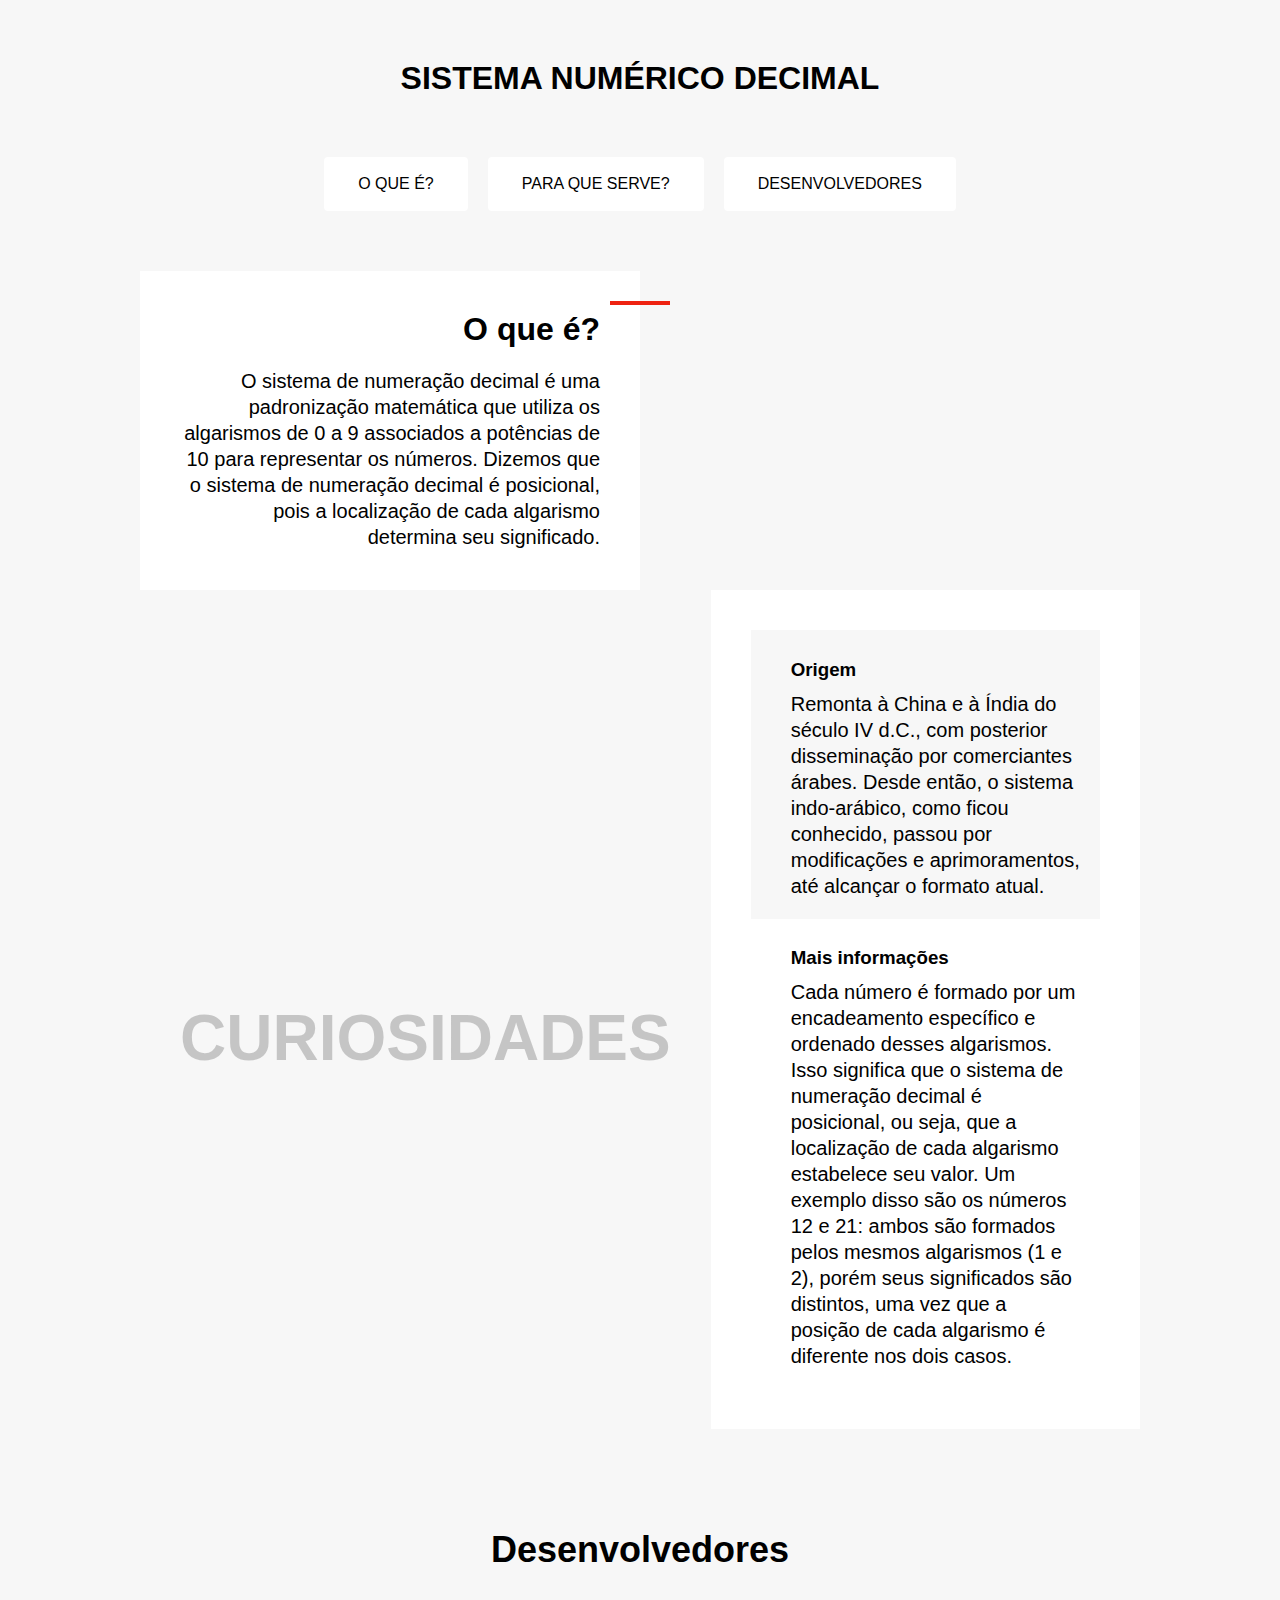
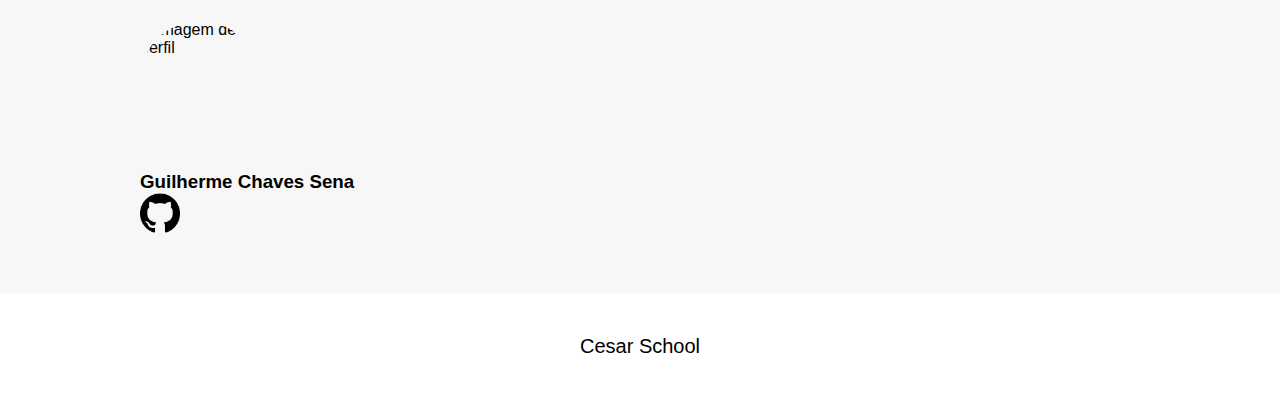
==== index.html @ 3791e87b "atualização dos textos" ====
<!DOCTYPE html>
<html>

<head>
  <meta charset="UTF-8">
  <title>Sistema decimal</title>
  <link rel="stylesheet" href="./style.css">
</head>

<body>
  <header class="header">
    <h1 id="titulo">SISTEMA NUMÉRICO DECIMAL</h1>
    
    <nav aria-label="primária">
      <ul class="menu">
        <li><a href="/">O que é?</a></li>
        <li><a href="./para-que-serve.html">Para que serve?</a></li>
        <li><a href="#desenvolvedores">Desenvolvedores</a></li>
      </ul>
    </nav>
  </header>

  <main>
    <article class="conteudo">
      <div class="introducao" aria-labelledby="label-introducao">
        <h1 id="label-introducao">O que é?</h1>
        <p>O sistema de numeração decimal é uma padronização matemática que utiliza os algarismos de 0 a 9 associados a potências de 10 para representar os números. Dizemos que o sistema de numeração decimal é posicional, pois a localização de cada algarismo determina seu significado.</p>
        <!-- <a class="botao" href="/">Ver Mais</a> -->
      </div>
    </article>

    <article class="conteudo" aria-labelledby="label-vantagens">

      <h2 class="subtitulo" id="label-vantagens">Curiosidades </h2>
      
      <ul class="vantagens">
        <li class="vantagens-item">
          <img src="./img/eletrica.svg" alt="">
          <h3>Origem</h3>
          <p>Remonta à China e à Índia do século IV d.C., com posterior disseminação por comerciantes árabes. Desde então, o sistema indo-arábico, como ficou conhecido, passou por modificações e aprimoramentos, até alcançar o formato atual.</p>
        </li>
        <li class="vantagens-item">
          <img src="./img/velocidade.svg" alt="">
          <h3>Mais informações</h3>
          <p>Cada número é formado por um encadeamento específico e ordenado desses algarismos. Isso significa que o sistema de numeração decimal é posicional, ou seja, que a localização de cada algarismo estabelece seu valor. Um exemplo disso são os números 12 e 21: ambos são formados pelos mesmos algarismos (1 e 2), porém seus significados são distintos, uma vez que a posição de cada algarismo é diferente nos dois casos.</p>
        </li>
      </ul>
    </article>

    <!-- Espaço para os desenvolvedores -->
    <section id="desenvolvedores">
      <h2>Desenvolvedores</h2>
      <div class="desenvolvedor">
        <img src="img/bicicleta.jpg" alt="Imagem de perfil" class="imagem-arredondada">
        <h3>Guilherme Chaves Sena</h3>
        <a href="link_para_github1"><img class="logogit" src="img/gitlogo.png" alt="Ícone do GitHub"></a>
      </div>
      <!-- Repita este bloco para os outros desenvolvedores -->
    </section>

  </main>

  <footer class="rodape">
    <p>Cesar School</p>
  </footer>
</body>

</html>
---- style.css ----
body {
  font-family: Arial, Helvetica, sans-serif;
  margin: 0px;
  background: #f7f7f7;
  display: grid;
  gap: 60px;
  justify-items: center;
  margin-top: 60px;
}

img {
  max-width: 100%;
  display: block;
}

a {
  text-decoration: none;
}

ul {
  list-style: none;
  margin: 0px;
  padding: 0px;
}

p,
h1,
h2,
h3 {
  margin: 0px;
}

p {
  font-size: 1.25rem;
  line-height: 1.3;
}

h1 {}

.header {
  display: grid;
  justify-items: center;
  gap: 60px;
}

.menu {
  display: flex;
  flex-wrap: wrap;
  gap: 20px;
  justify-content: center;
}

.menu a {
  display: block;
  background: #ffffff;
  padding: 1rem 2rem;
  border-radius: 4px;
  color: #000000;
  text-transform: uppercase;
  border: 2px solid #fff;
}

.menu a:hover {
  border: 2px solid #e21;
}

.conteudo {
  display: grid;
  grid-template-columns: 1fr 1fr;
  max-width: 1000px;
}

.introducao {
  background: #fff;
  padding: 40px;
  text-align: right;
  position: relative;
  display: grid;
  gap: 20px;
  align-content: center;
  justify-items: end;
}

.introducao h1 {
  font-size: 2rem;
}

.introducao::before {
  width: 60px;
  height: 4px;
  background: #e21;
  position: absolute;
  top: 30px;
  right: -30px;
  content: "";
}

.botao {
  background: #e21;
  color: #fff;
  padding: 1rem 2rem;
  border-radius: 4px;
  text-transform: uppercase;
}

.botao:hover {
  background: #900;
}

.subtitulo {
  font-size: 4rem;
  text-transform: uppercase;
  color: rgba(0, 0, 0, 0.2);
  text-align: right;
  padding: 40px;
  align-self: center;
  background-image: url("./img/onda.svg");
}

.vantagens {
  background: #fff;
  padding: 40px;
}

.vantagens-item {
  display: grid;
  grid-template-columns: auto 1fr;
  gap: 10px 20px;
  padding: 20px;
}

.vantagens-item:nth-child(odd) {
  background: #f7f7f7;
}

.vantagens-item:hover {
  border-left: 4px solid #e21;
}

.vantagens-item p {
  grid-column: 2;
}

.rodape {
  background: #fff;
  width: 100%;
  text-align: center;
  padding: 40px;
  box-sizing: border-box;
}

.imagem-arredondada {
  margin-top: 5%;
  border-radius: 50%;
  width: 120px;
  height: 120px;
}

h3 {
  margin-top: 3%;
}

h2 {
  text-align: center;
  margin-top: 10%;
  font-size: 36px;
}

.logogit {
  width: 40px;
  height: 40px;
}
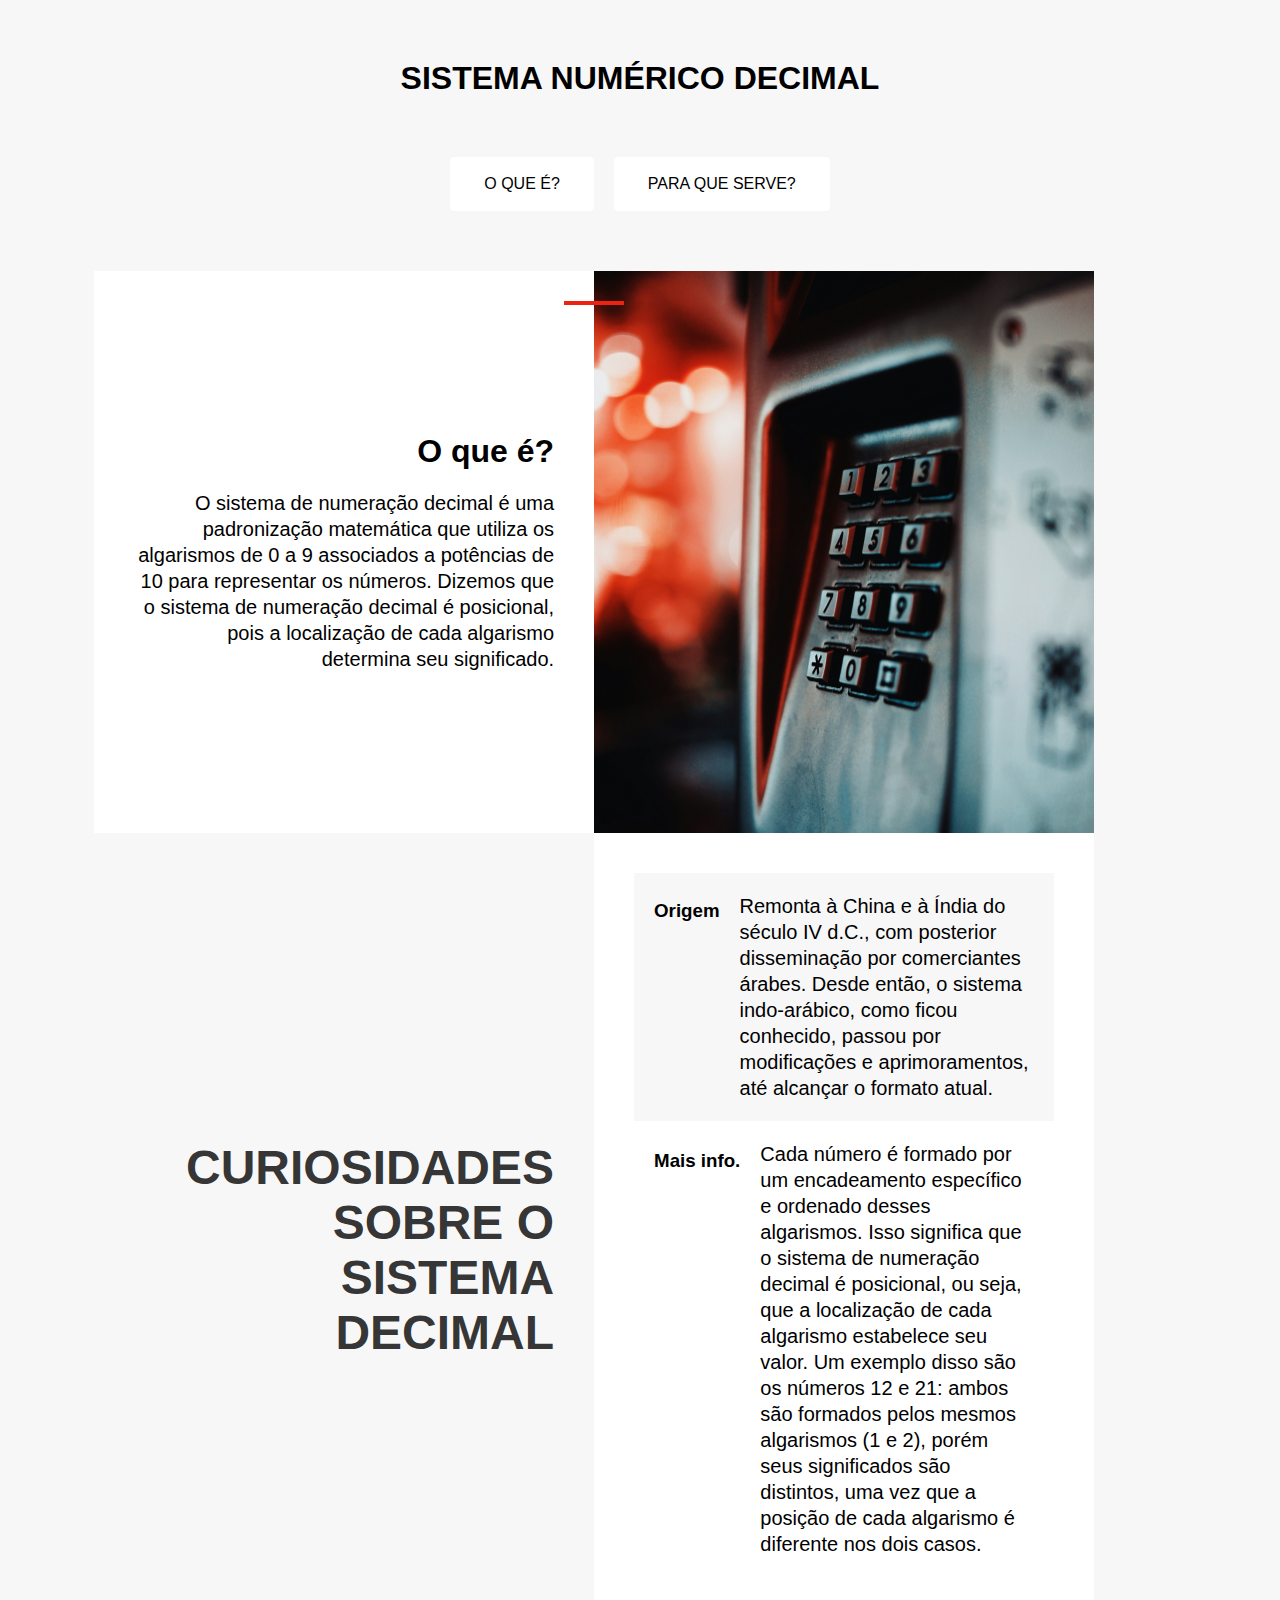
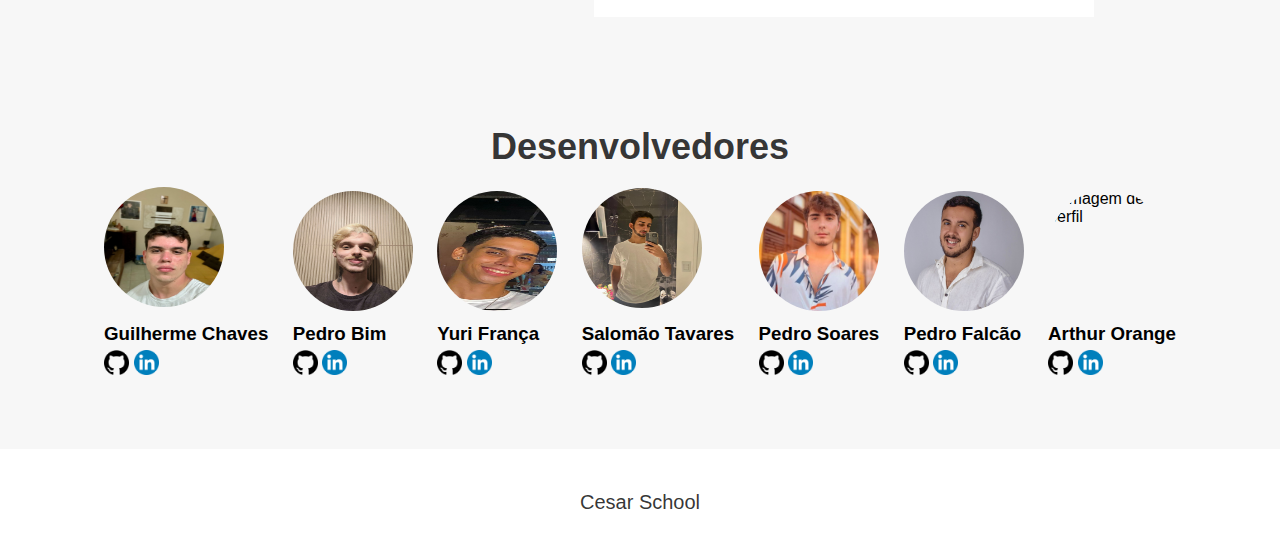
==== commit 949b6ecb: "projeto finalizado" ====
--- a/index.html
+++ b/index.html
@@ -15,7 +15,6 @@
       <ul class="menu">
         <li><a href="/">O que é?</a></li>
         <li><a href="./para-que-serve.html">Para que serve?</a></li>
-        <li><a href="#desenvolvedores">Desenvolvedores</a></li>
       </ul>
     </nav>
   </header>
@@ -27,37 +26,78 @@
         <p>O sistema de numeração decimal é uma padronização matemática que utiliza os algarismos de 0 a 9 associados a potências de 10 para representar os números. Dizemos que o sistema de numeração decimal é posicional, pois a localização de cada algarismo determina seu significado.</p>
         <!-- <a class="botao" href="/">Ver Mais</a> -->
       </div>
+      <img class="numeros" src="./img/numeros.jpg" alt="">
     </article>
-
+    
     <article class="conteudo" aria-labelledby="label-vantagens">
 
-      <h2 class="subtitulo" id="label-vantagens">Curiosidades </h2>
+      <h2 class="subtitulo" id="label-vantagens">Curiosidades sobre o sistema decimal</h2>
       
       <ul class="vantagens">
         <li class="vantagens-item">
-          <img src="./img/eletrica.svg" alt="">
           <h3>Origem</h3>
+
           <p>Remonta à China e à Índia do século IV d.C., com posterior disseminação por comerciantes árabes. Desde então, o sistema indo-arábico, como ficou conhecido, passou por modificações e aprimoramentos, até alcançar o formato atual.</p>
         </li>
+        
         <li class="vantagens-item">
-          <img src="./img/velocidade.svg" alt="">
-          <h3>Mais informações</h3>
+          <h3>Mais info.</h3>
           <p>Cada número é formado por um encadeamento específico e ordenado desses algarismos. Isso significa que o sistema de numeração decimal é posicional, ou seja, que a localização de cada algarismo estabelece seu valor. Um exemplo disso são os números 12 e 21: ambos são formados pelos mesmos algarismos (1 e 2), porém seus significados são distintos, uma vez que a posição de cada algarismo é diferente nos dois casos.</p>
         </li>
       </ul>
     </article>
 
-    <!-- Espaço para os desenvolvedores -->
-    <section id="desenvolvedores">
-      <h2>Desenvolvedores</h2>
-      <div class="desenvolvedor">
-        <img src="img/bicicleta.jpg" alt="Imagem de perfil" class="imagem-arredondada">
-        <h3>Guilherme Chaves Sena</h3>
-        <a href="link_para_github1"><img class="logogit" src="img/gitlogo.png" alt="Ícone do GitHub"></a>
-      </div>
-      <!-- Repita este bloco para os outros desenvolvedores -->
-    </section>
-
+      <section id="desenvolvedores">
+        <h2 id="titulo-desenvolvedores">Desenvolvedores</h2>
+        <div class="desenvolvedor">
+          <img src="./img/foto-guilhermequico.jpg" alt="Imagem de perfil" class="imagem-arredondada">
+          <h3>Guilherme Chaves</h3>
+          <a href="https://github.com/GuiiiChaves"><img class="logogit" src="img/gitlogo.png" alt="Ícone do Linkedin"></a>
+          <a href="https://www.linkedin.com/in/guilherme-chaves-sena-941bb5248/"><img class="logolink" src="img/linkedinlogo.png" alt="Ícone do Linkedin"></a>
+        </div>
+  
+        <div class="desenvolvedor">
+          <img src="./img/foto-pedro.jpg" alt="Imagem de perfil" class="imagem-arredondada">
+          <h3>Pedro Bim</h3>
+          <a href="https://github.com/flea777"><img class="logogit" src="img/gitlogo.png" alt="Ícone do GitHub"></a>
+          <a href="https://www.linkedin.com/in/pedrobimm/"><img class="logolink" src="img/linkedinlogo.png" alt="Ícone do Linkedin"></a>
+        </div>
+  
+        <div class="desenvolvedor">
+          <img src="./img/foto-yuri.jpeg" alt="Imagem de perfil" class="imagem-arredondada">
+          <h3>Yuri França</h3>
+          <a href="https://github.com/yuricsg"><img class="logogit" src="img/gitlogo.png" alt="Ícone do GitHub"></a>
+          <a href="www.linkedin.com/in/yuri-frança1"><img class="logolink" src="img/linkedinlogo.png" alt="Ícone do Linkedin"></a>
+        </div>
+  
+        <div class="desenvolvedor">
+          <img src="./img/foto-salomao.jpeg" alt="Imagem de perfil" class="imagem-arredondada">
+          <h3>Salomão Tavares</h3>
+          <a href="https://github.com/Salomaoft"><img class="logogit" src="img/gitlogo.png" alt="Ícone do GitHub"></a>
+          <a href="https://www.linkedin.com/in/salomao-tavares/"><img class="logolink" src="img/linkedinlogo.png" alt="Ícone do Linkedin"></a>
+        </div>
+  
+        <div class="desenvolvedor">
+          <img src="./img/foto-pedrosoares.jpeg" alt="Imagem de perfil" class="imagem-arredondada">
+          <h3>Pedro Soares</h3>
+          <a href="https://github.com/Pell1503"><img class="logogit" src="img/gitlogo.png" alt="Ícone do GitHub"></a>
+          <a href="https://www.linkedin.com/in/pedro-soares-rangel-1b02512b6?utm_source=share&utm_campaign=share_via&utm_content=profile&utm_medium=ios_app"><img class="logolink" src="img/linkedinlogo.png" alt="Ícone do Linkedin"></a>
+        </div>
+  
+        <div class="desenvolvedor">
+          <img src="./img/foto-pedroanal.jpeg" alt="Imagem de perfil" class="imagem-arredondada">
+          <h3>Pedro Falcão</h3>
+          <a href="https://github.com/pedrofalcaos"><img class="logogit" src="img/gitlogo.png" alt="Ícone do GitHub"></a>
+          <a href="https://www.linkedin.com/in/pedro-falc%C3%A3o-78ab74122/"><img class="logolink" src="img/linkedinlogo.png" alt="Ícone do Linkedin"></a>
+        </div>
+  
+        <div class="desenvolvedor">
+          <img src="/" alt="Imagem de perfil" class="imagem-arredondada">
+          <h3>Arthur Orange</h3>
+          <a href="/"><img class="logogit" src="img/gitlogo.png" alt="Ícone do GitHub"></a>
+          <a href="/"><img class="logolink" src="img/linkedinlogo.png" alt="Ícone do Linkedin"></a>
+        </div>
+      </section>
   </main>
 
   <footer class="rodape">
--- a/style.css
+++ b/style.css
@@ -108,9 +108,9 @@
 }
 
 .subtitulo {
-  font-size: 4rem;
+  font-size: 3rem;
   text-transform: uppercase;
-  color: rgba(0, 0, 0, 0.2);
+  color: rgba(0, 0, 0, 0.8);
   text-align: right;
   padding: 40px;
   align-self: center;
@@ -147,6 +147,7 @@
   text-align: center;
   padding: 40px;
   box-sizing: border-box;
+  color: rgba(0, 0, 0, 0.8);
 }
 
 .imagem-arredondada {
@@ -157,7 +158,7 @@
 }
 
 h3 {
-  margin-top: 3%;
+  margin-top: 10%;
 }
 
 h2 {
@@ -166,7 +167,30 @@
   font-size: 36px;
 }
 
-.logogit {
-  width: 40px;
-  height: 40px;
+.numeros{
+  margin-right: 20%;
+}
+
+
+.desenvolvedor{
+  margin: 10px;
+  display: inline-block;
+}
+
+.logogit,
+.logolink {
+  margin-top: 5px;
+  width: 25px;
+  height: 25px;
+  display: inline-block;
+}
+
+.logogit:hover,
+.logolink:hover {
+  transform: scale(1.1);
+  transition: 1s;
+}
+
+#titulo-desenvolvedores {
+  color: rgba(0, 0, 0, 0.8);
 }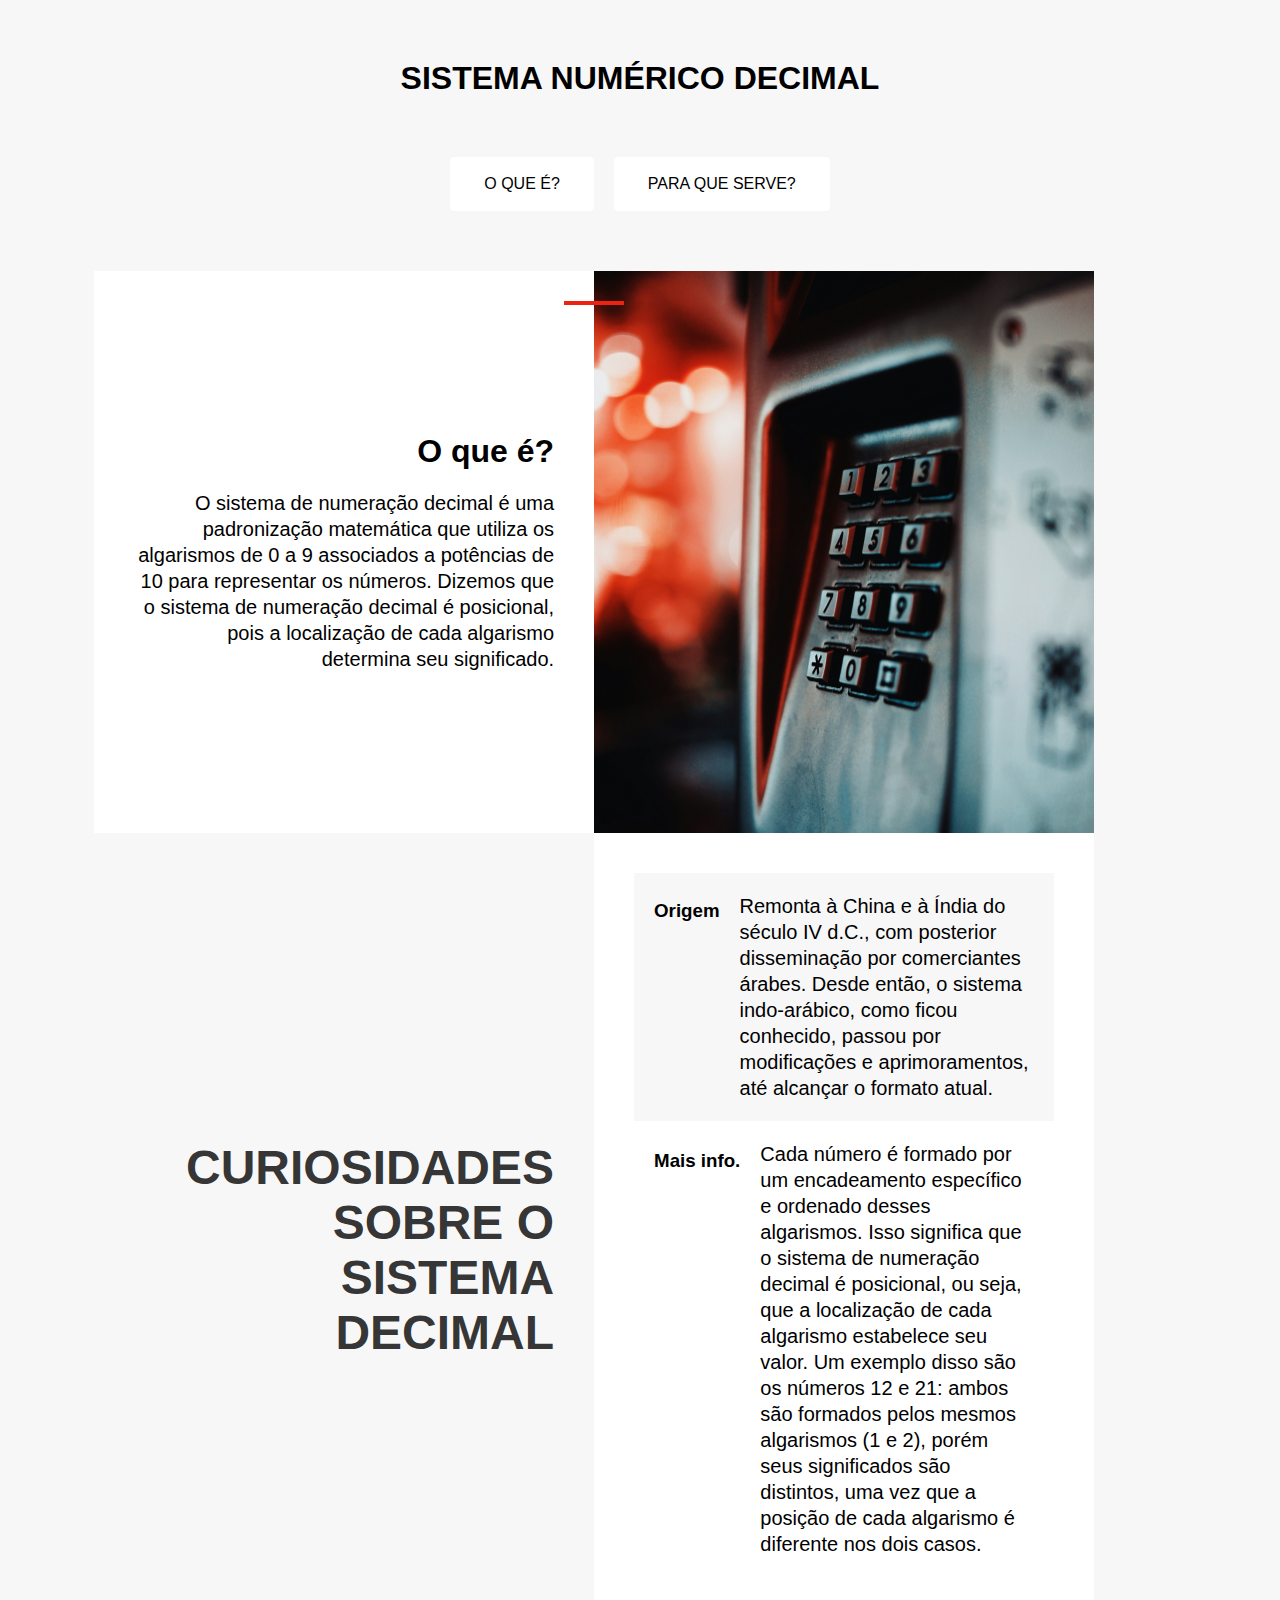
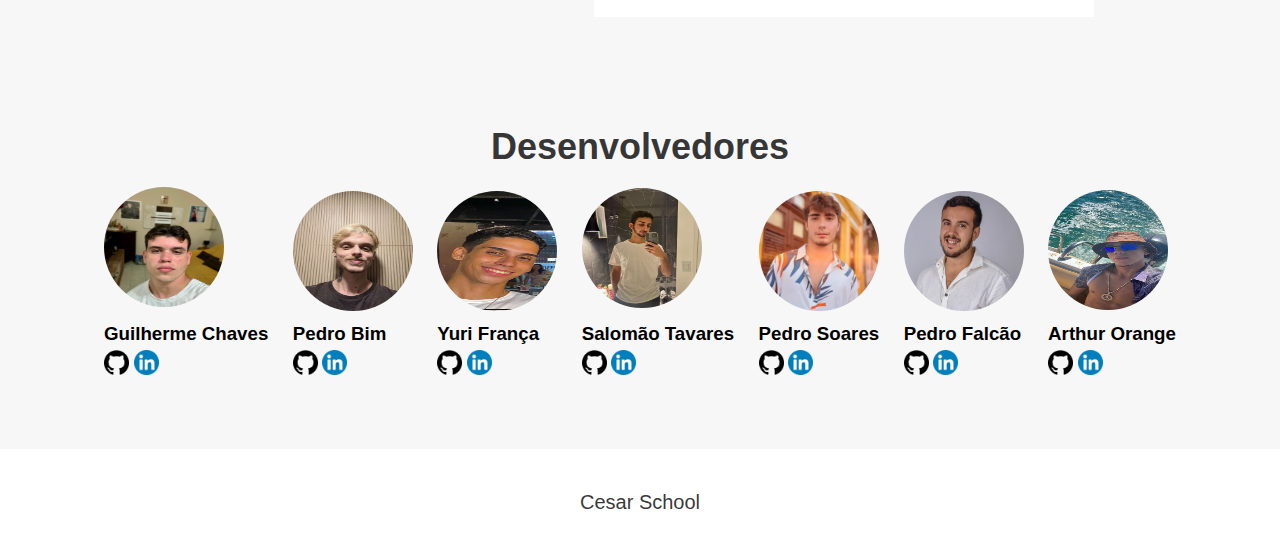
==== commit 21f9e8d1: "foto e links atualizados" ====
--- a/index.html
+++ b/index.html
@@ -92,10 +92,10 @@
         </div>
   
         <div class="desenvolvedor">
-          <img src="/" alt="Imagem de perfil" class="imagem-arredondada">
+          <img src="./img/foto-arthur.jpeg" alt="Imagem de perfil" class="imagem-arredondada">
           <h3>Arthur Orange</h3>
-          <a href="/"><img class="logogit" src="img/gitlogo.png" alt="Ícone do GitHub"></a>
-          <a href="/"><img class="logolink" src="img/linkedinlogo.png" alt="Ícone do Linkedin"></a>
+          <a href="https://github.com/Arthur1734"><img class="logogit" src="img/gitlogo.png" alt="Ícone do GitHub"></a>
+          <a href="https://www.linkedin.com/in/arthur-orange-59a803154/"><img class="logolink" src="img/linkedinlogo.png" alt="Ícone do Linkedin"></a>
         </div>
       </section>
   </main>
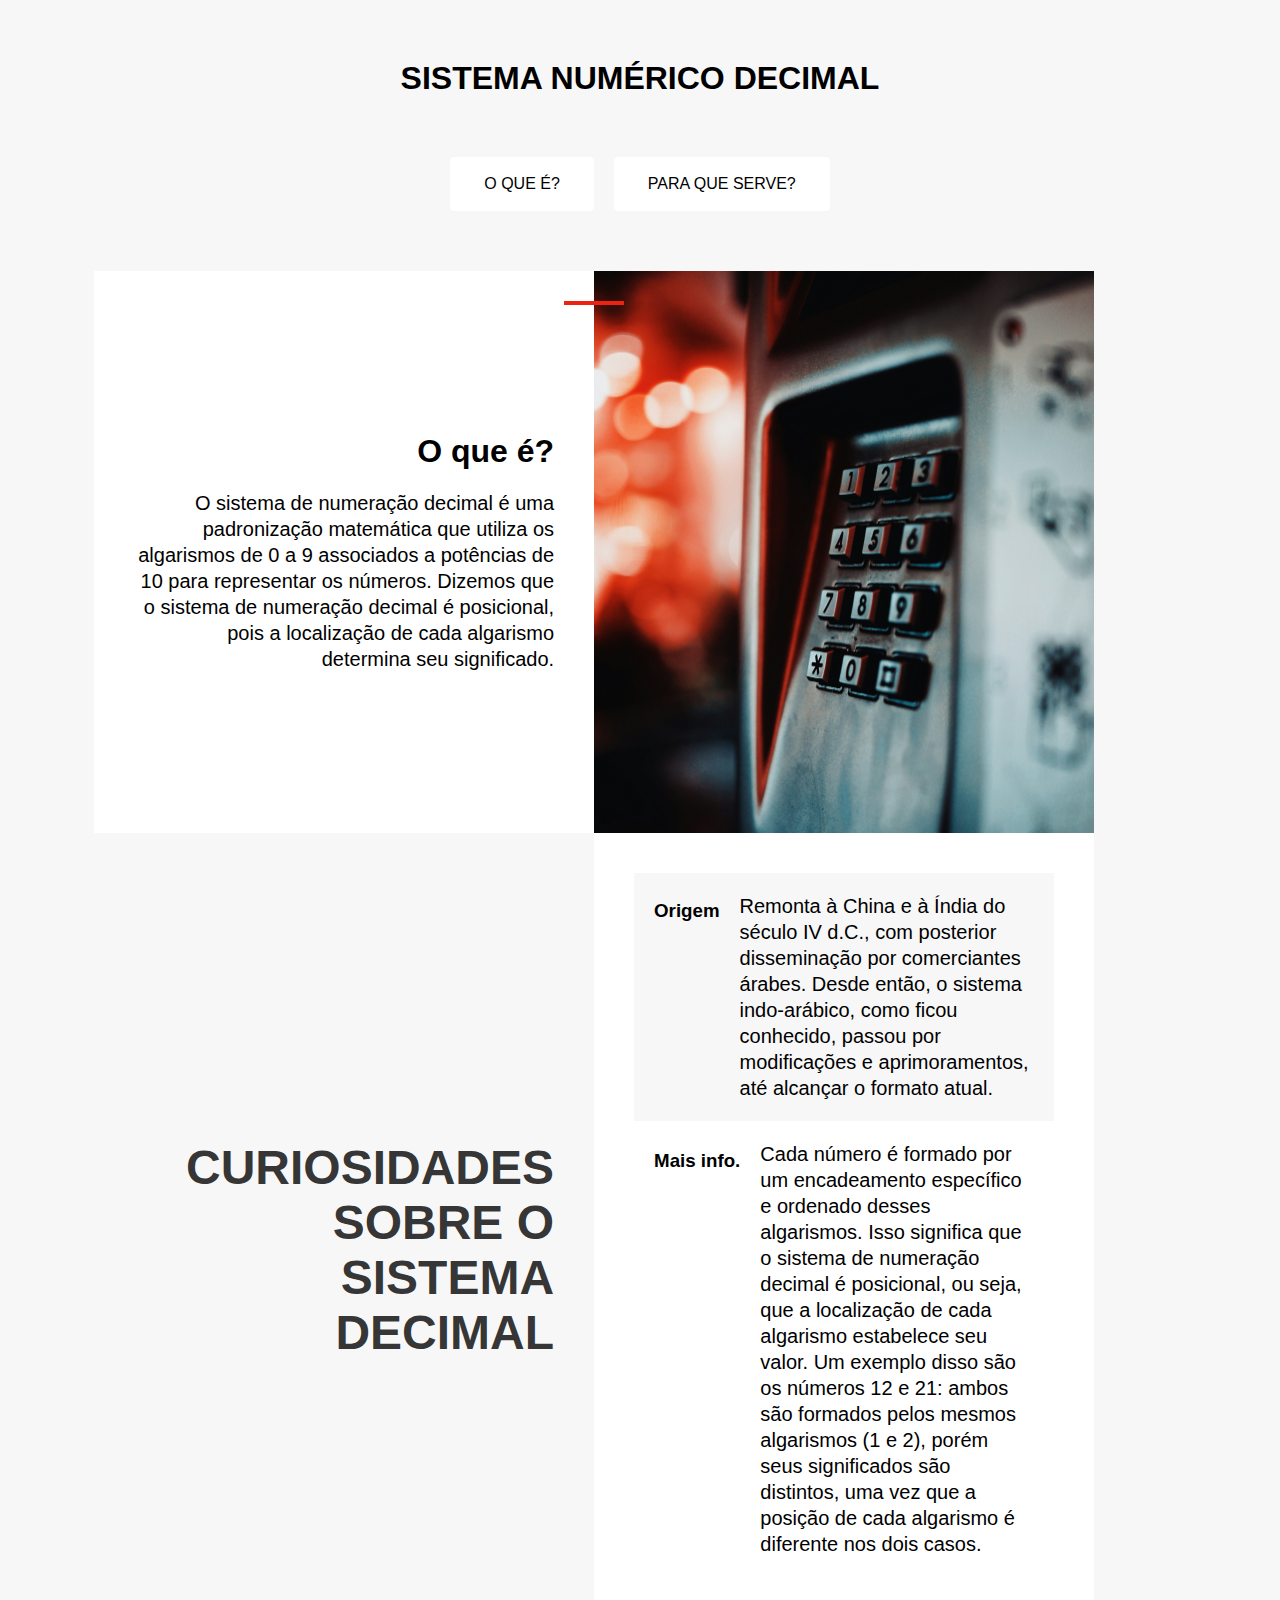
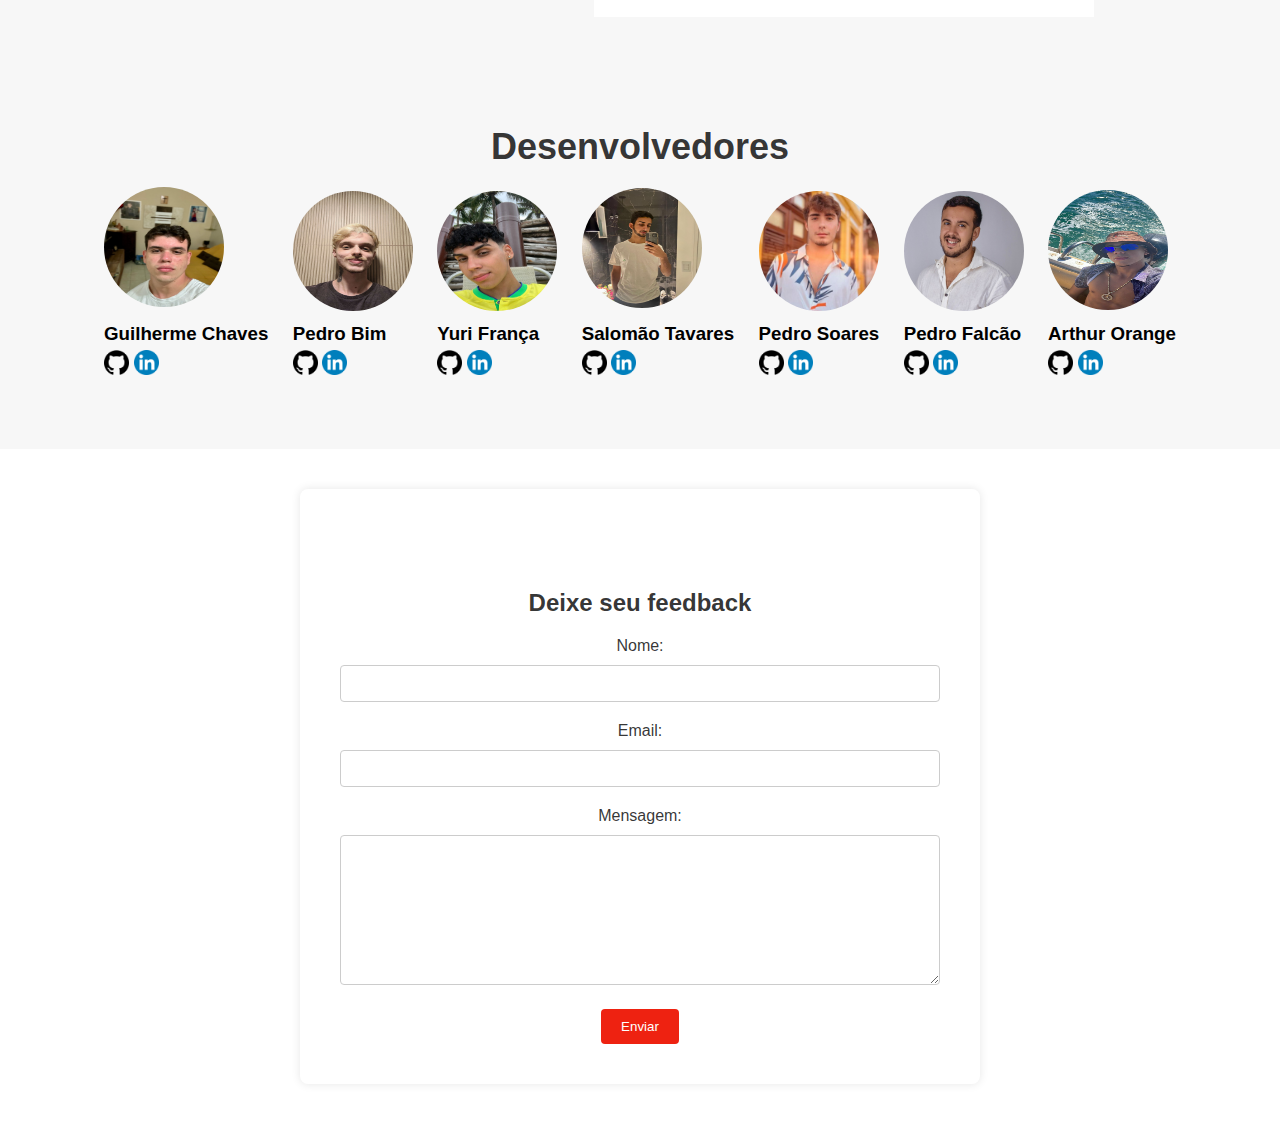
==== commit ff1ca2b9: "formulario" ====
--- a/index.html
+++ b/index.html
@@ -101,7 +101,18 @@
   </main>
 
   <footer class="rodape">
-    <p>Cesar School</p>
+
+    <form class="feedback-form">
+      <h3>Deixe seu feedback</h3>
+      <label for="feedback-name">Nome:</label>
+      <input type="text" id="feedback-name" name="name" required>
+      <label for="feedback-email">Email:</label>
+      <input type="email" id="feedback-email" name="email" required>
+      <label for="feedback-message">Mensagem:</label>
+      <textarea id="feedback-message" name="message" required></textarea>
+      <button type="submit">Enviar</button>
+    </form>
+    
   </footer>
 </body>
 
--- a/style.css
+++ b/style.css
@@ -193,4 +193,53 @@
 
 #titulo-desenvolvedores {
   color: rgba(0, 0, 0, 0.8);
+}
+
+.feedback-form {
+  background: #fff;
+  padding: 40px;
+  text-align: center;
+  max-width: 600px; /* Ajuste conforme necessário */
+  margin: auto; /* Centraliza o formulário na página */
+  border-radius: 8px;
+  box-shadow: 0px 0px 10px rgba(0, 0, 0, 0.1); /* Adiciona sombra suave */
+}
+
+.feedback-form h3 {
+  font-size: 24px;
+  margin-bottom: 20px;
+}
+
+.feedback-form label {
+  display: block;
+  margin-bottom: 10px;
+}
+
+.feedback-form input[type="text"],
+.feedback-form input[type="email"],
+.feedback-form textarea {
+  width: 100%;
+  padding: 10px;
+  margin-bottom: 20px;
+  border: 1px solid #ccc;
+  border-radius: 4px;
+  box-sizing: border-box; /* Garante que o padding não altere a largura do campo */
+}
+
+.feedback-form textarea {
+  height: 150px;
+}
+
+.feedback-form button {
+  background: #e21;
+  color: #fff;
+  padding: 10px 20px;
+  border: none;
+  border-radius: 4px;
+  cursor: pointer;
+  transition: background 0.3s ease;
+}
+
+.feedback-form button:hover {
+  background: #900;
 }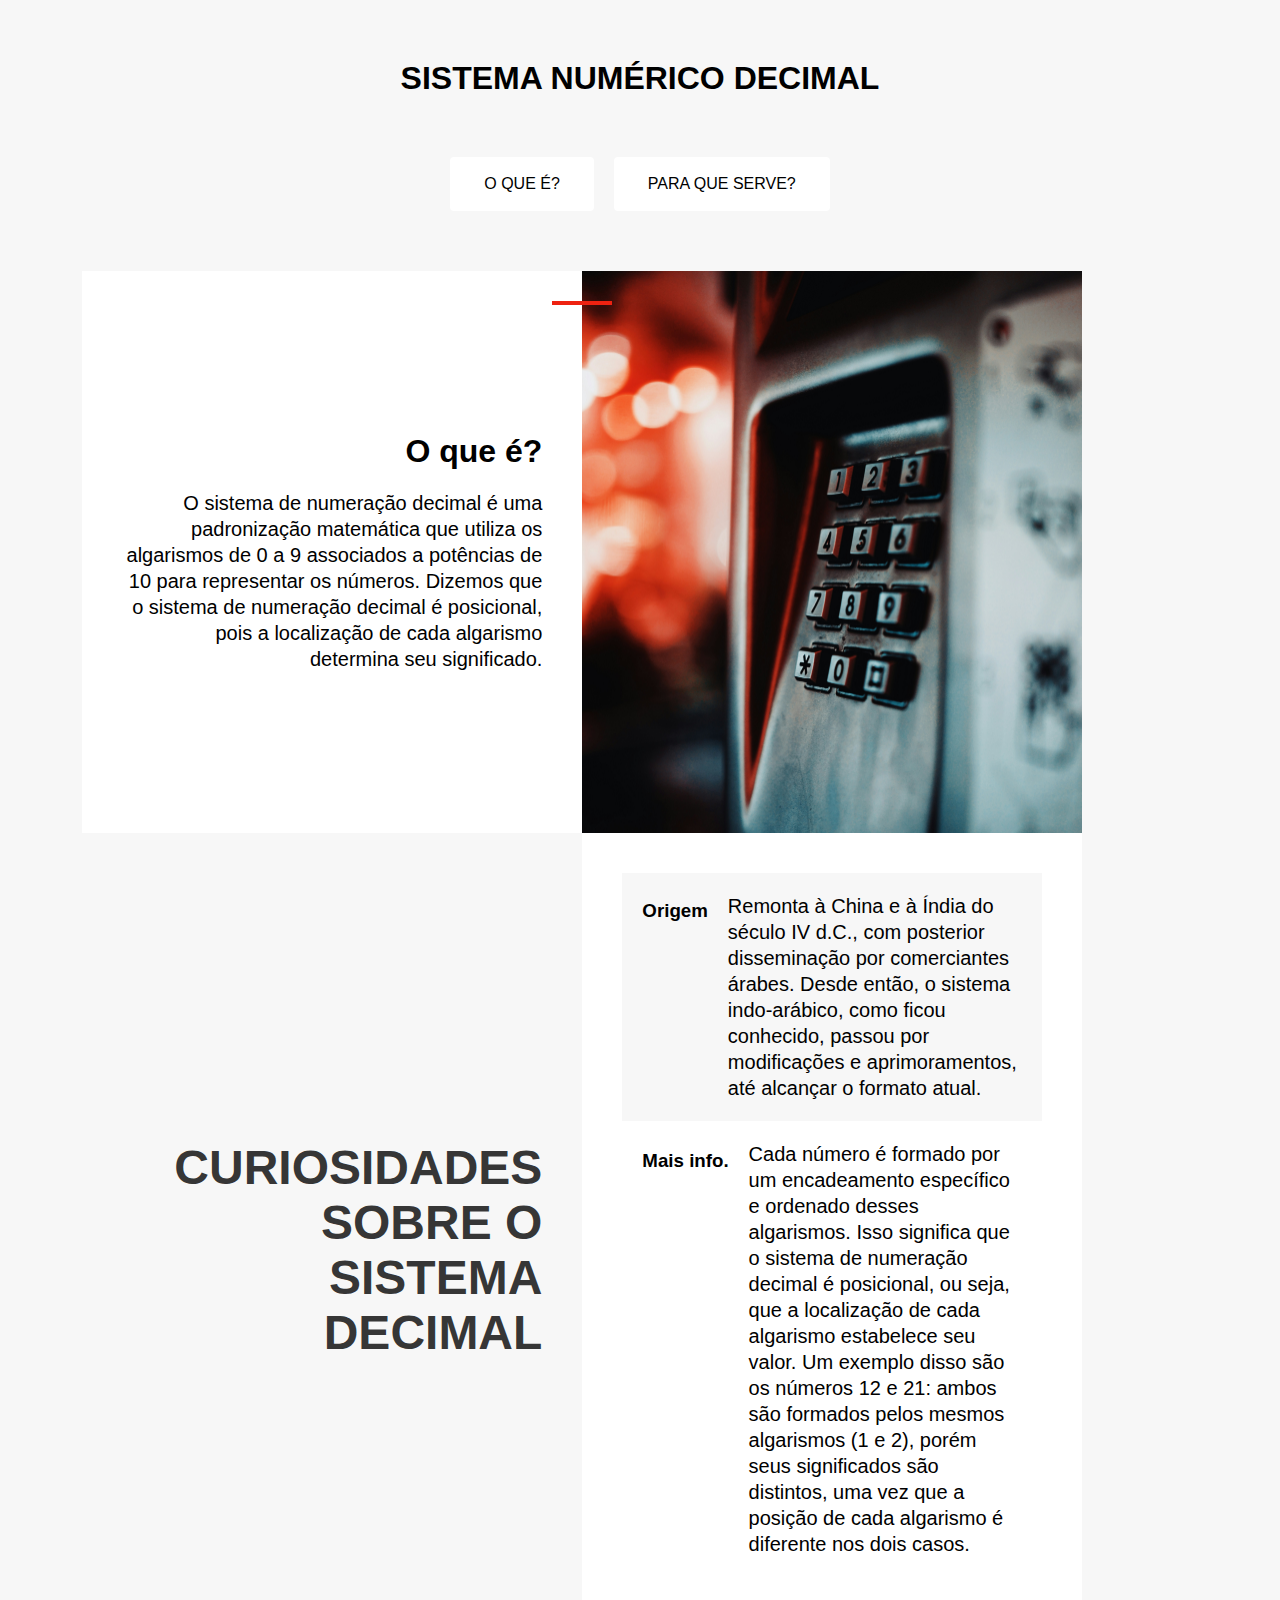
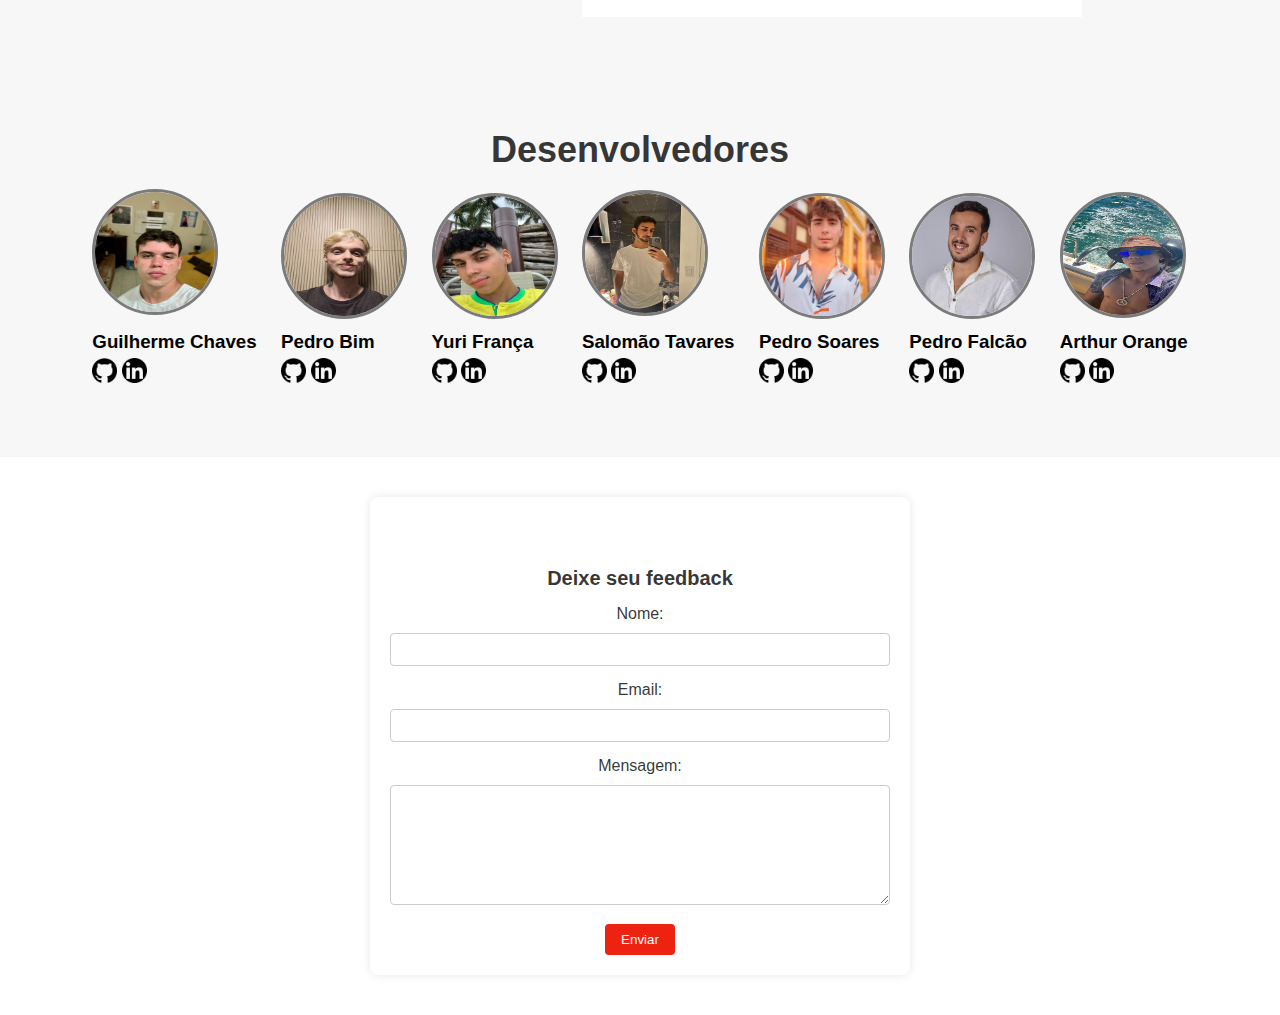
==== commit f19783c5: "alteração visual" ====
--- a/index.html
+++ b/index.html
@@ -112,7 +112,7 @@
       <textarea id="feedback-message" name="message" required></textarea>
       <button type="submit">Enviar</button>
     </form>
-    
+
   </footer>
 </body>
 
--- a/style.css
+++ b/style.css
@@ -155,6 +155,7 @@
   border-radius: 50%;
   width: 120px;
   height: 120px;
+  border: 3px solid rgba(0, 0, 0, 0.5); 
 }
 
 h3 {
@@ -197,17 +198,17 @@
 
 .feedback-form {
   background: #fff;
-  padding: 40px;
+  padding: 20px; 
   text-align: center;
-  max-width: 600px; /* Ajuste conforme necessário */
-  margin: auto; /* Centraliza o formulário na página */
+  max-width: 500px; 
+  margin: auto;
   border-radius: 8px;
-  box-shadow: 0px 0px 10px rgba(0, 0, 0, 0.1); /* Adiciona sombra suave */
+  box-shadow: 0px 0px 10px rgba(0, 0, 0, 0.1); 
 }
 
 .feedback-form h3 {
-  font-size: 24px;
-  margin-bottom: 20px;
+  font-size: 20px; 
+  margin-bottom: 15px; 
 }
 
 .feedback-form label {
@@ -219,21 +220,21 @@
 .feedback-form input[type="email"],
 .feedback-form textarea {
   width: 100%;
-  padding: 10px;
-  margin-bottom: 20px;
+  padding: 8px;
+  margin-bottom: 15px;
   border: 1px solid #ccc;
   border-radius: 4px;
-  box-sizing: border-box; /* Garante que o padding não altere a largura do campo */
+  box-sizing: border-box;
 }
 
 .feedback-form textarea {
-  height: 150px;
+  height: 120px;
 }
 
 .feedback-form button {
   background: #e21;
   color: #fff;
-  padding: 10px 20px;
+  padding: 8px 16px; 
   border: none;
   border-radius: 4px;
   cursor: pointer;
@@ -242,4 +243,6 @@
 
 .feedback-form button:hover {
   background: #900;
-}+}
+
+
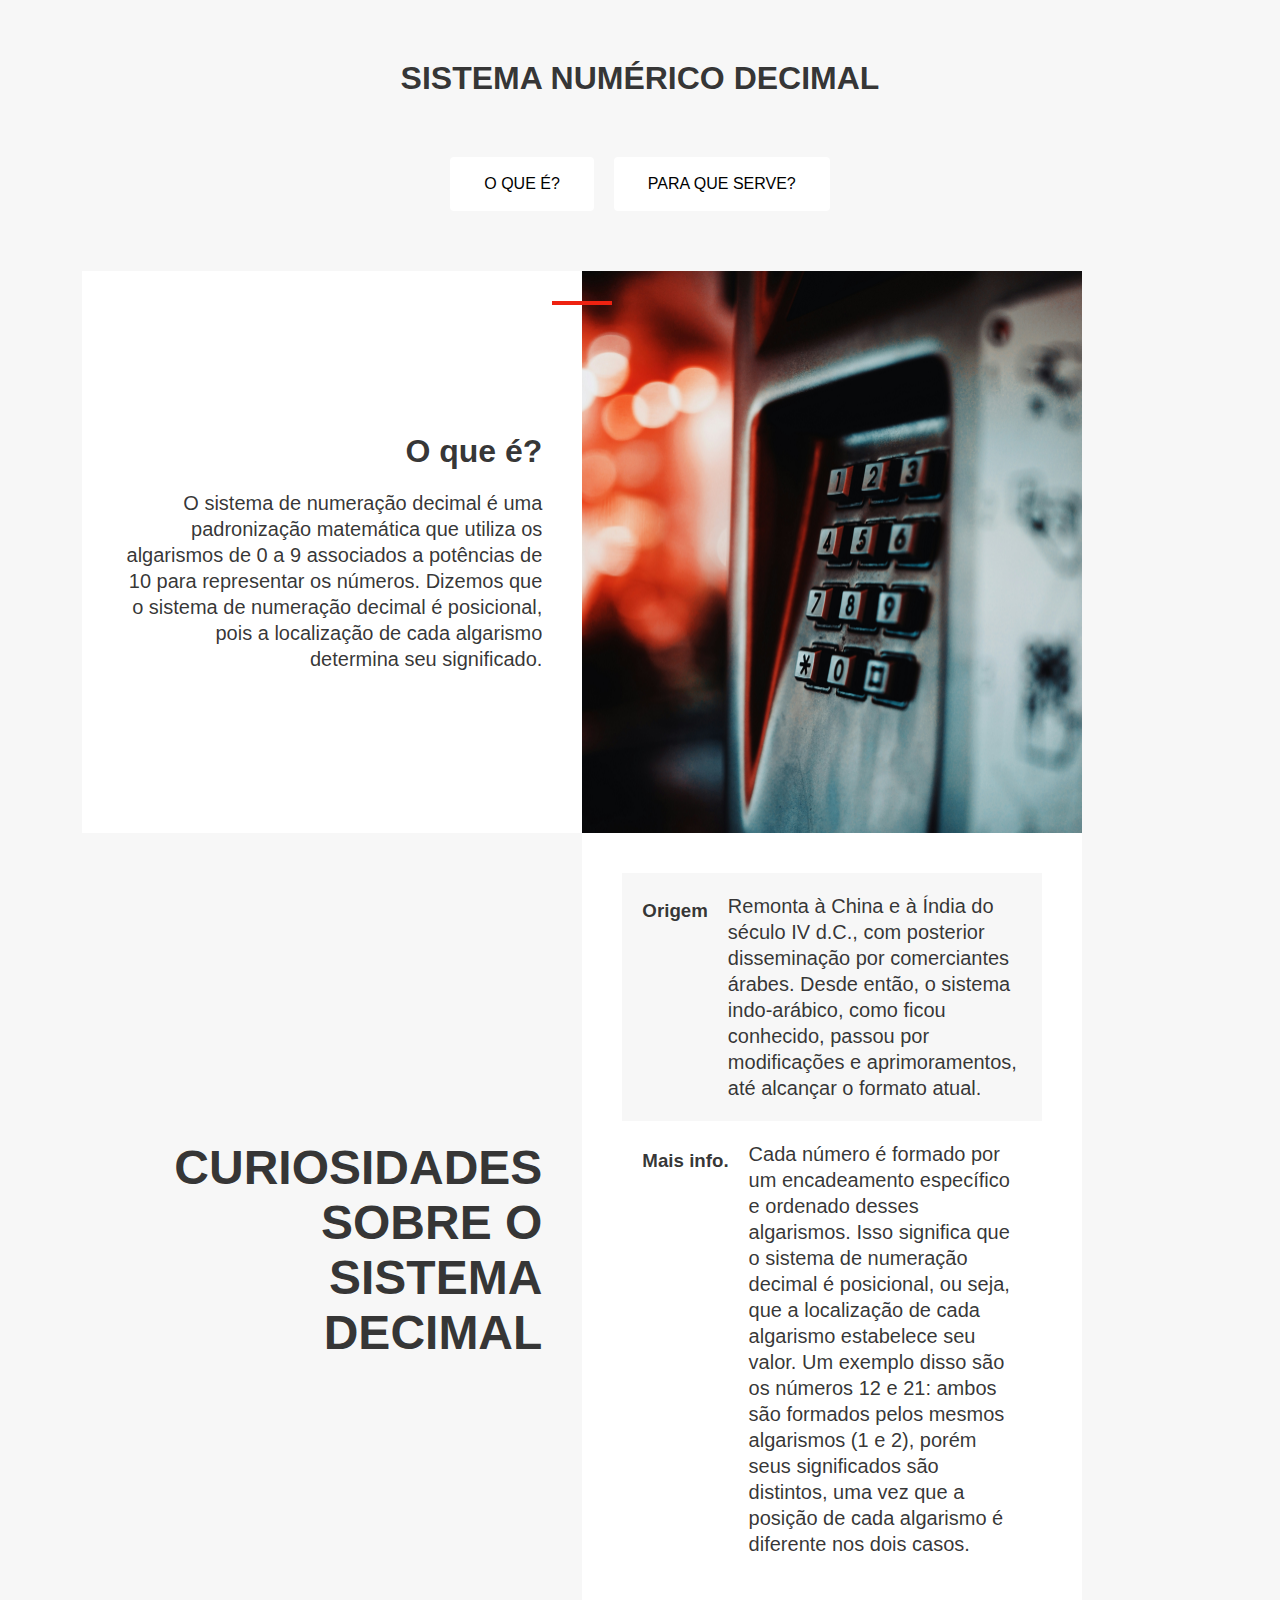
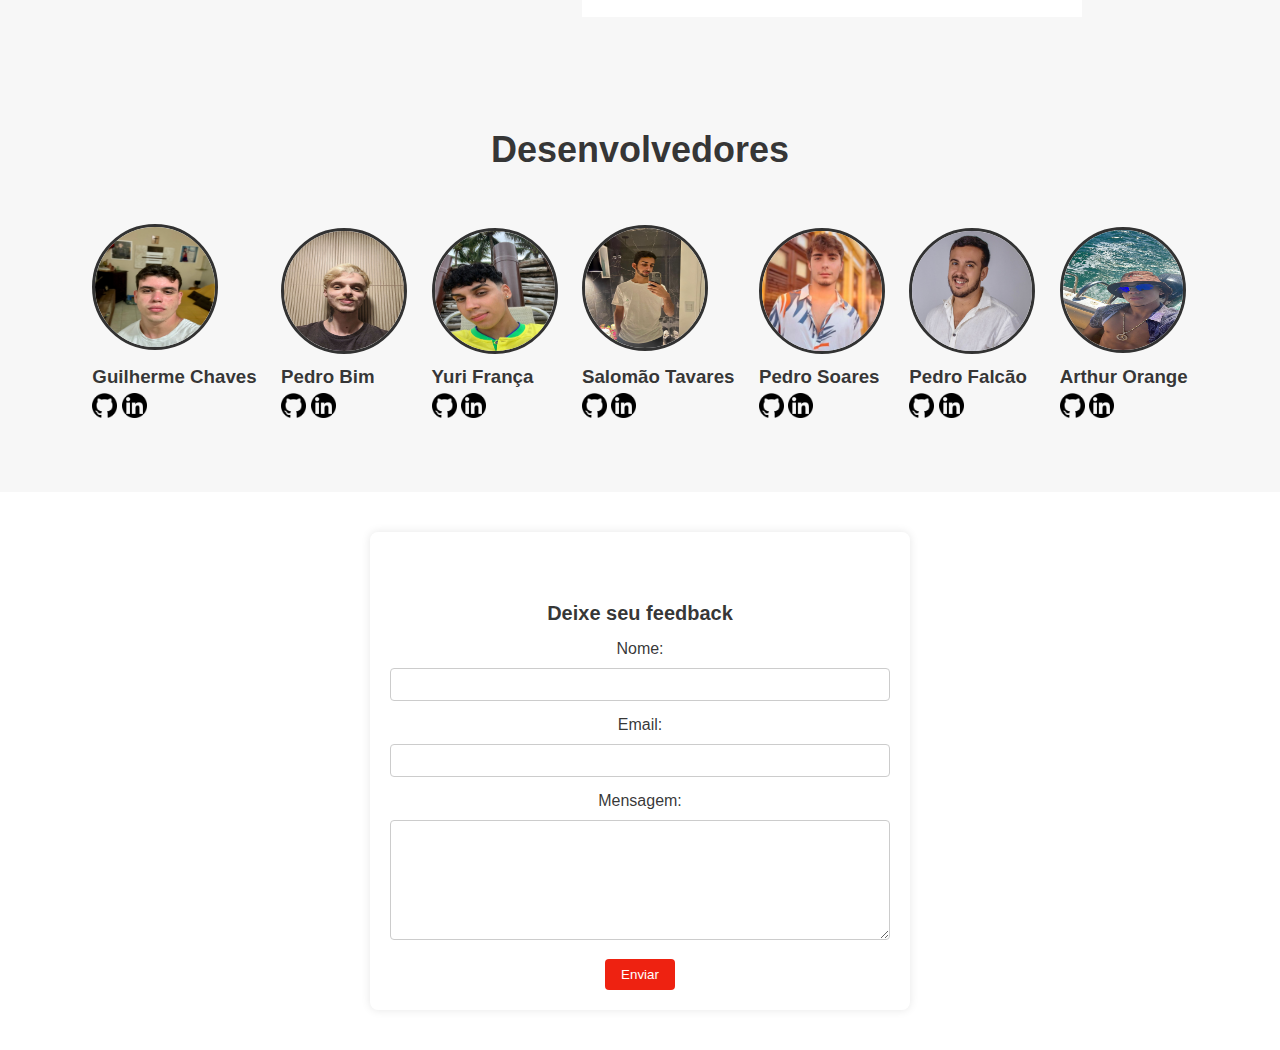
==== commit 43f4de71: "visual" ====
--- a/index.html
+++ b/index.html
@@ -9,12 +9,12 @@
 
 <body>
   <header class="header">
-    <h1 id="titulo">SISTEMA NUMÉRICO DECIMAL</h1>
+    <h1 class="cor">SISTEMA NUMÉRICO DECIMAL</h1>
     
     <nav aria-label="primária">
       <ul class="menu">
-        <li><a href="/">O que é?</a></li>
-        <li><a href="./para-que-serve.html">Para que serve?</a></li>
+        <li class="cor"><a href="/">O que é?</a></li>
+        <li class="cor"><a href="./para-que-serve.html">Para que serve?</a></li>
       </ul>
     </nav>
   </header>
@@ -22,8 +22,8 @@
   <main>
     <article class="conteudo">
       <div class="introducao" aria-labelledby="label-introducao">
-        <h1 id="label-introducao">O que é?</h1>
-        <p>O sistema de numeração decimal é uma padronização matemática que utiliza os algarismos de 0 a 9 associados a potências de 10 para representar os números. Dizemos que o sistema de numeração decimal é posicional, pois a localização de cada algarismo determina seu significado.</p>
+        <h1 class="cor" id="label-introducao">O que é?</h1>
+        <p class="cor">O sistema de numeração decimal é uma padronização matemática que utiliza os algarismos de 0 a 9 associados a potências de 10 para representar os números. Dizemos que o sistema de numeração decimal é posicional, pois a localização de cada algarismo determina seu significado.</p>
         <!-- <a class="botao" href="/">Ver Mais</a> -->
       </div>
       <img class="numeros" src="./img/numeros.jpg" alt="">
@@ -35,65 +35,65 @@
       
       <ul class="vantagens">
         <li class="vantagens-item">
-          <h3>Origem</h3>
+          <h3 class="cor">Origem</h3>
 
-          <p>Remonta à China e à Índia do século IV d.C., com posterior disseminação por comerciantes árabes. Desde então, o sistema indo-arábico, como ficou conhecido, passou por modificações e aprimoramentos, até alcançar o formato atual.</p>
+          <p class="cor">Remonta à China e à Índia do século IV d.C., com posterior disseminação por comerciantes árabes. Desde então, o sistema indo-arábico, como ficou conhecido, passou por modificações e aprimoramentos, até alcançar o formato atual.</p>
         </li>
         
         <li class="vantagens-item">
-          <h3>Mais info.</h3>
-          <p>Cada número é formado por um encadeamento específico e ordenado desses algarismos. Isso significa que o sistema de numeração decimal é posicional, ou seja, que a localização de cada algarismo estabelece seu valor. Um exemplo disso são os números 12 e 21: ambos são formados pelos mesmos algarismos (1 e 2), porém seus significados são distintos, uma vez que a posição de cada algarismo é diferente nos dois casos.</p>
+          <h3 class="cor">Mais info.</h3>
+          <p class="cor">Cada número é formado por um encadeamento específico e ordenado desses algarismos. Isso significa que o sistema de numeração decimal é posicional, ou seja, que a localização de cada algarismo estabelece seu valor. Um exemplo disso são os números 12 e 21: ambos são formados pelos mesmos algarismos (1 e 2), porém seus significados são distintos, uma vez que a posição de cada algarismo é diferente nos dois casos.</p>
         </li>
       </ul>
     </article>
 
       <section id="desenvolvedores">
-        <h2 id="titulo-desenvolvedores">Desenvolvedores</h2>
+        <h2 id="titulo-desenvolvedores" class="cor">Desenvolvedores</h2>
         <div class="desenvolvedor">
           <img src="./img/foto-guilhermequico.jpg" alt="Imagem de perfil" class="imagem-arredondada">
-          <h3>Guilherme Chaves</h3>
+          <h3 class="cor">Guilherme Chaves</h3>
           <a href="https://github.com/GuiiiChaves"><img class="logogit" src="img/gitlogo.png" alt="Ícone do Linkedin"></a>
           <a href="https://www.linkedin.com/in/guilherme-chaves-sena-941bb5248/"><img class="logolink" src="img/linkedinlogo.png" alt="Ícone do Linkedin"></a>
         </div>
   
         <div class="desenvolvedor">
           <img src="./img/foto-pedro.jpg" alt="Imagem de perfil" class="imagem-arredondada">
-          <h3>Pedro Bim</h3>
+          <h3 class="cor">Pedro Bim</h3>
           <a href="https://github.com/flea777"><img class="logogit" src="img/gitlogo.png" alt="Ícone do GitHub"></a>
           <a href="https://www.linkedin.com/in/pedrobimm/"><img class="logolink" src="img/linkedinlogo.png" alt="Ícone do Linkedin"></a>
         </div>
   
         <div class="desenvolvedor">
           <img src="./img/foto-yuri.jpeg" alt="Imagem de perfil" class="imagem-arredondada">
-          <h3>Yuri França</h3>
+          <h3 class="cor">Yuri França</h3>
           <a href="https://github.com/yuricsg"><img class="logogit" src="img/gitlogo.png" alt="Ícone do GitHub"></a>
           <a href="www.linkedin.com/in/yuri-frança1"><img class="logolink" src="img/linkedinlogo.png" alt="Ícone do Linkedin"></a>
         </div>
   
         <div class="desenvolvedor">
           <img src="./img/foto-salomao.jpeg" alt="Imagem de perfil" class="imagem-arredondada">
-          <h3>Salomão Tavares</h3>
+          <h3 class="cor">Salomão Tavares</h3>
           <a href="https://github.com/Salomaoft"><img class="logogit" src="img/gitlogo.png" alt="Ícone do GitHub"></a>
           <a href="https://www.linkedin.com/in/salomao-tavares/"><img class="logolink" src="img/linkedinlogo.png" alt="Ícone do Linkedin"></a>
         </div>
   
         <div class="desenvolvedor">
           <img src="./img/foto-pedrosoares.jpeg" alt="Imagem de perfil" class="imagem-arredondada">
-          <h3>Pedro Soares</h3>
+          <h3 class="cor">Pedro Soares</h3>
           <a href="https://github.com/Pell1503"><img class="logogit" src="img/gitlogo.png" alt="Ícone do GitHub"></a>
           <a href="https://www.linkedin.com/in/pedro-soares-rangel-1b02512b6?utm_source=share&utm_campaign=share_via&utm_content=profile&utm_medium=ios_app"><img class="logolink" src="img/linkedinlogo.png" alt="Ícone do Linkedin"></a>
         </div>
   
         <div class="desenvolvedor">
           <img src="./img/foto-pedroanal.jpeg" alt="Imagem de perfil" class="imagem-arredondada">
-          <h3>Pedro Falcão</h3>
+          <h3 class="cor">Pedro Falcão</h3>
           <a href="https://github.com/pedrofalcaos"><img class="logogit" src="img/gitlogo.png" alt="Ícone do GitHub"></a>
           <a href="https://www.linkedin.com/in/pedro-falc%C3%A3o-78ab74122/"><img class="logolink" src="img/linkedinlogo.png" alt="Ícone do Linkedin"></a>
         </div>
   
         <div class="desenvolvedor">
           <img src="./img/foto-arthur.jpeg" alt="Imagem de perfil" class="imagem-arredondada">
-          <h3>Arthur Orange</h3>
+          <h3 class="cor">Arthur Orange</h3>
           <a href="https://github.com/Arthur1734"><img class="logogit" src="img/gitlogo.png" alt="Ícone do GitHub"></a>
           <a href="https://www.linkedin.com/in/arthur-orange-59a803154/"><img class="logolink" src="img/linkedinlogo.png" alt="Ícone do Linkedin"></a>
         </div>
@@ -103,14 +103,14 @@
   <footer class="rodape">
 
     <form class="feedback-form">
-      <h3>Deixe seu feedback</h3>
-      <label for="feedback-name">Nome:</label>
+      <h3 class="cor">Deixe seu feedback</h3>
+      <label for="feedback-name" class="cor">Nome:</label>
       <input type="text" id="feedback-name" name="name" required>
-      <label for="feedback-email">Email:</label>
+      <label for="feedback-email" class="cor">Email:</label>
       <input type="email" id="feedback-email" name="email" required>
-      <label for="feedback-message">Mensagem:</label>
+      <label for="feedback-message" class="cor">Mensagem:</label>
       <textarea id="feedback-message" name="message" required></textarea>
-      <button type="submit">Enviar</button>
+      <button type="submit" class="cor">Enviar</button>
     </form>
 
   </footer>
--- a/style.css
+++ b/style.css
@@ -35,7 +35,9 @@
   line-height: 1.3;
 }
 
-h1 {}
+.cor {
+  color: rgba(0, 0, 0, 0.8);
+}
 
 .header {
   display: grid;
@@ -155,7 +157,7 @@
   border-radius: 50%;
   width: 120px;
   height: 120px;
-  border: 3px solid rgba(0, 0, 0, 0.5); 
+  border: 3px solid rgba(0, 0, 0, 0.8); 
 }
 
 h3 {
@@ -194,6 +196,7 @@
 
 #titulo-desenvolvedores {
   color: rgba(0, 0, 0, 0.8);
+  margin-bottom: 35px;
 }
 
 .feedback-form {
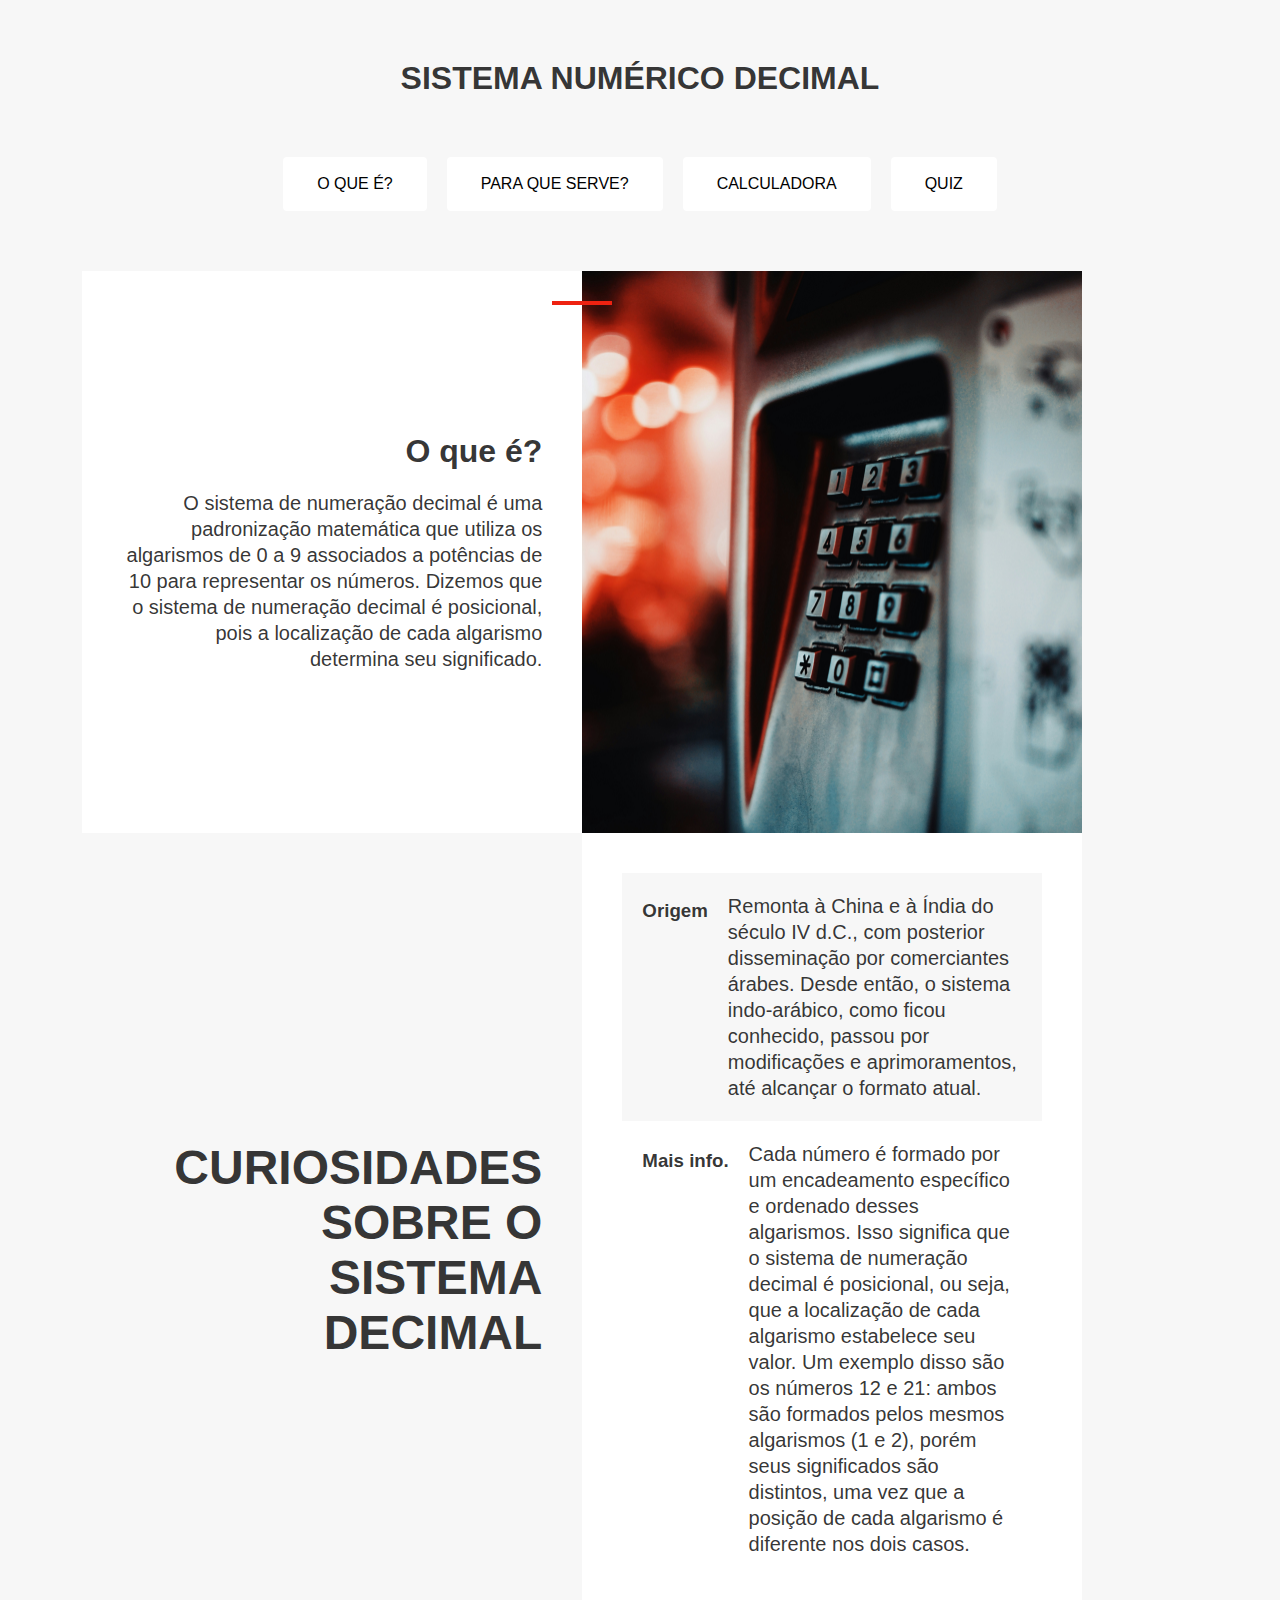
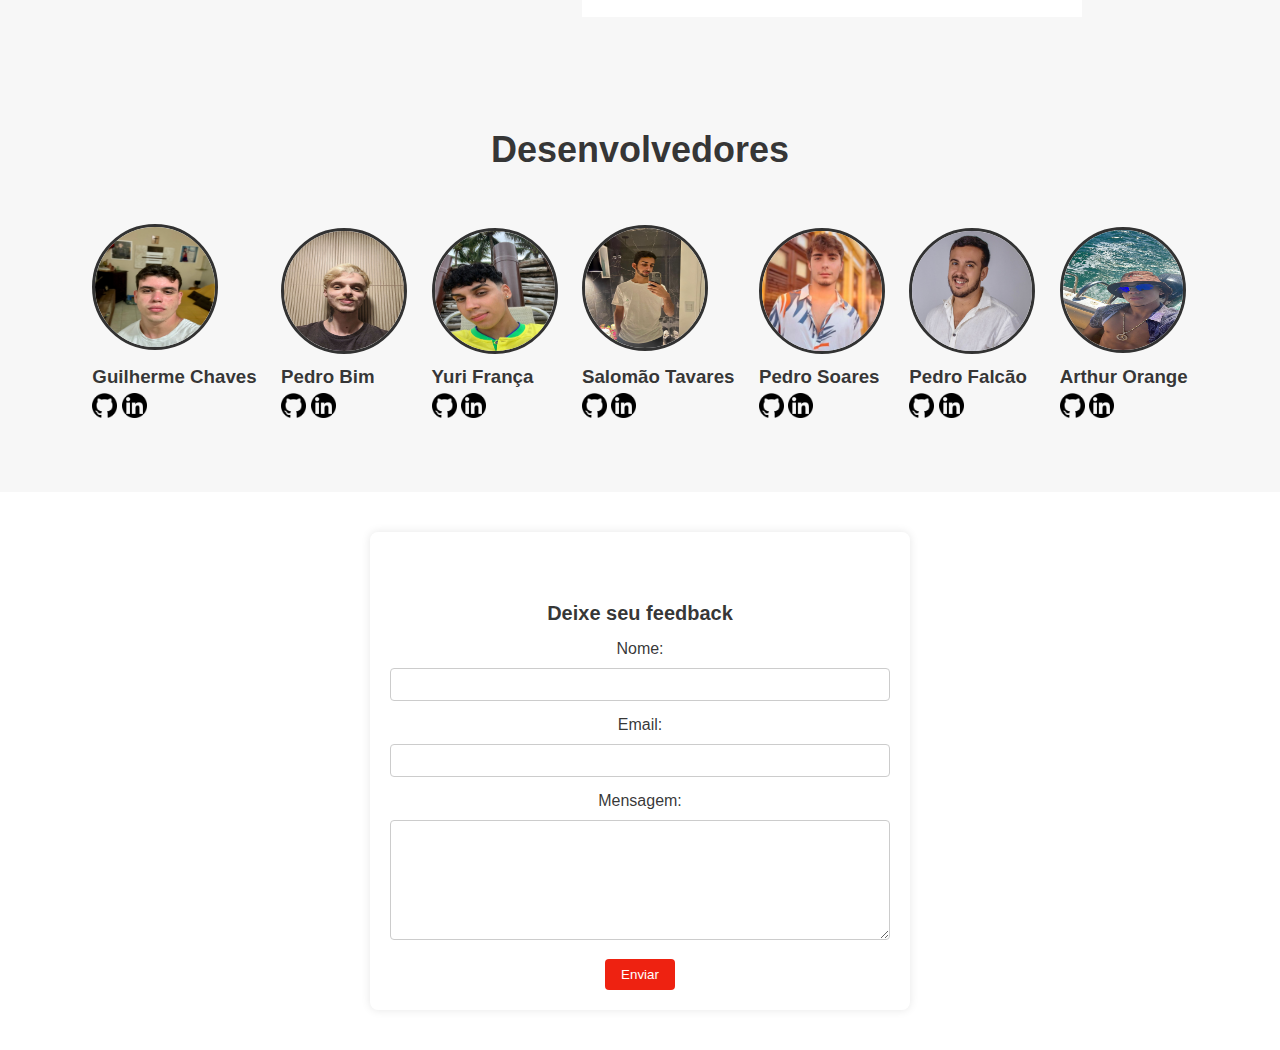
==== commit c465e83d: "update" ====
--- a/index.html
+++ b/index.html
@@ -15,6 +15,8 @@
       <ul class="menu">
         <li class="cor"><a href="/">O que é?</a></li>
         <li class="cor"><a href="./para-que-serve.html">Para que serve?</a></li>
+        <li class="cor"><a href="./update/calculadora.html">Calculadora</a></li>
+        <li class="cor"><a href="./update/quiz.html">Quiz</a></li>
       </ul>
     </nav>
   </header>
